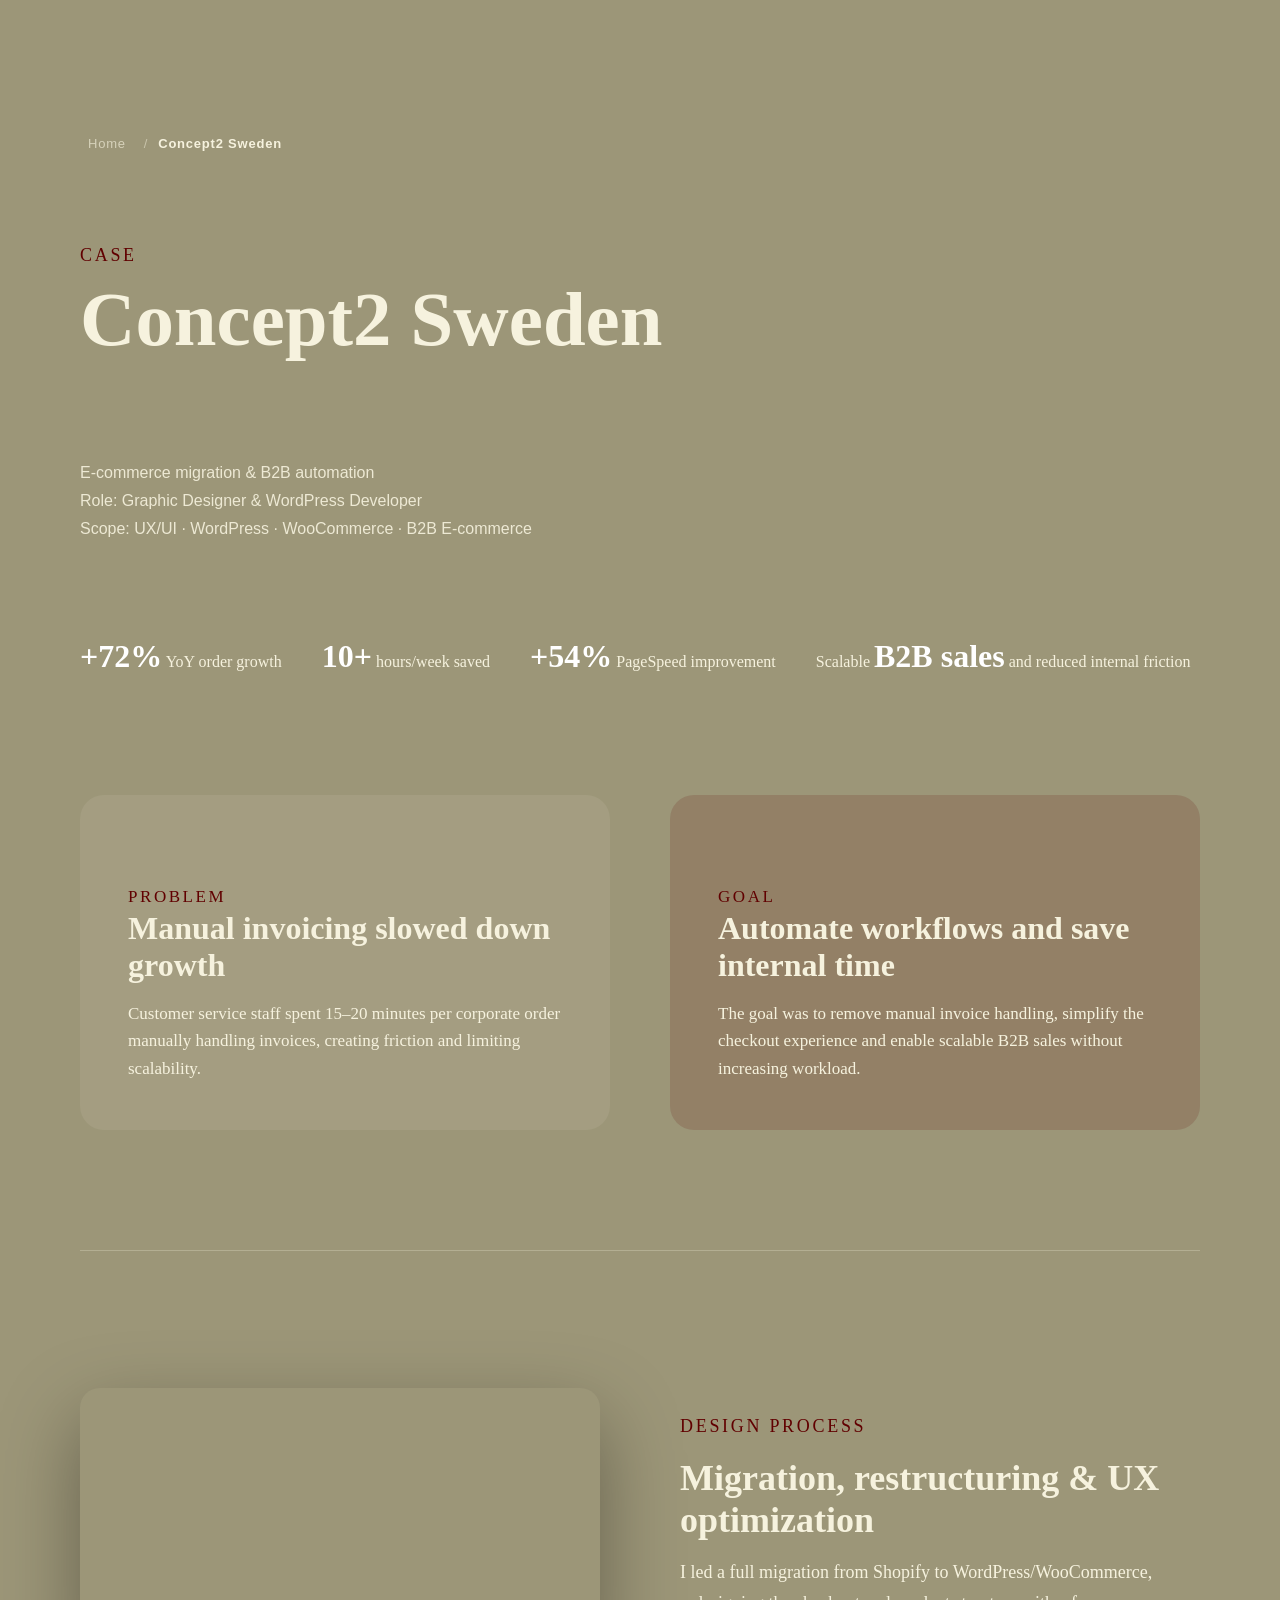
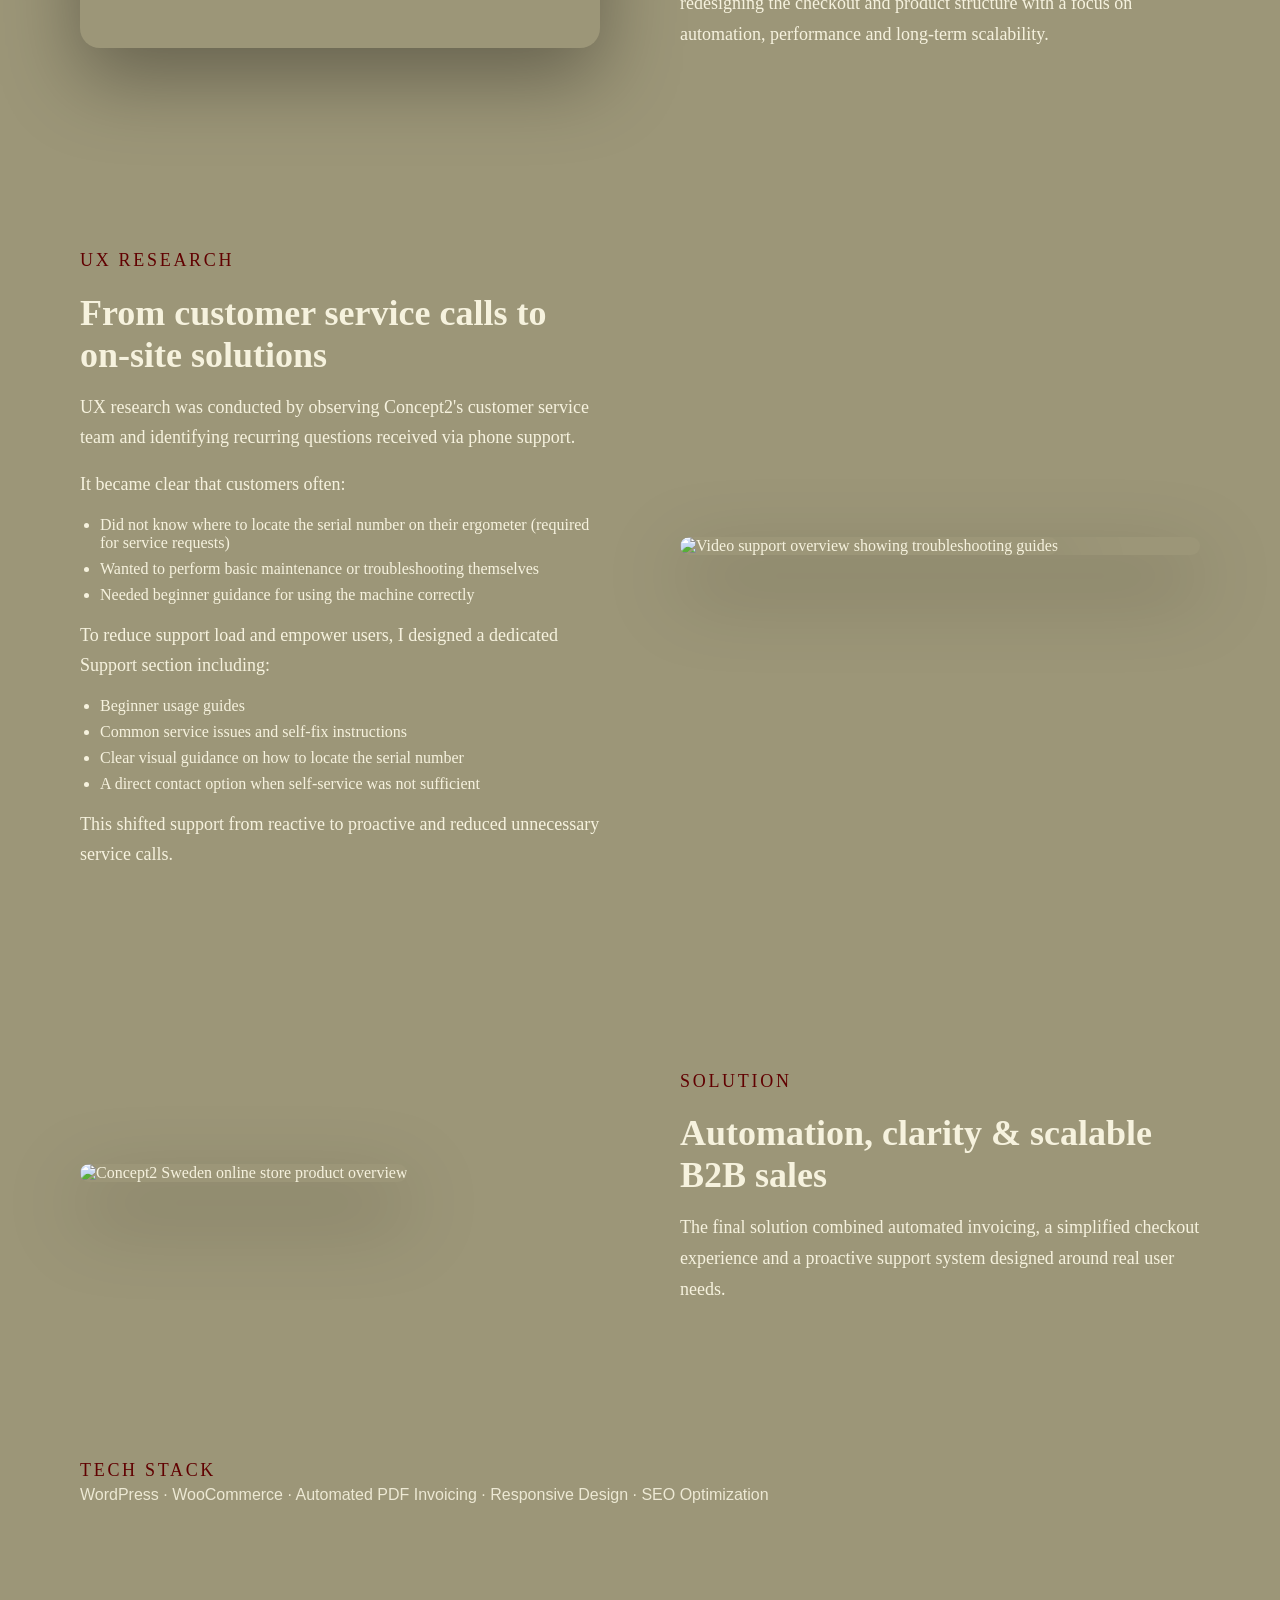
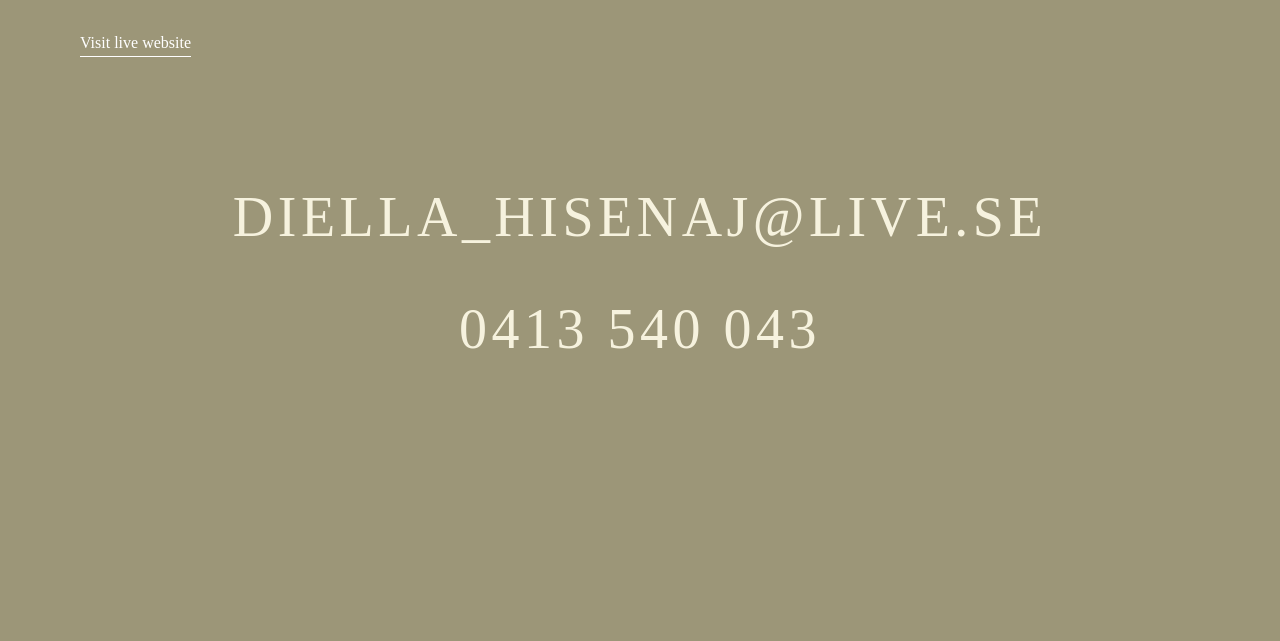
==== c2.case.html @ e028f463 "Add files via upload" ====
<!DOCTYPE html>
<html lang="sv">
<head>
    <meta charset="UTF-8">
    <meta name="viewport" content="width=device-width, initial-scale=1.0">
    
    <!-- SEO Meta Tags -->
    <title>Concept2 Sweden Case Study - Diella Hisenaj</title>
    <meta name="description" content="E-commerce migration case study: Shopify to WordPress/WooCommerce for Concept2 Sweden. 72% YoY order growth, 10+ hours/week saved through automation.">
    
    <!-- Open Graph Meta Tags -->
    <meta property="og:title" content="Concept2 Sweden Case Study - Diella Hisenaj">
    <meta property="og:description" content="E-commerce migration achieving 72% YoY order growth and 10+ hours/week saved">
    <meta property="og:type" content="article">
    <meta property="og:url" content="https://yourwebsite.com/c2.case.html">
    <meta property="og:image" content="https://yourwebsite.com/images/c2-og-image.jpg">
    
    <!-- Twitter Card Meta Tags -->
    <meta name="twitter:card" content="summary_large_image">
    <meta name="twitter:title" content="Concept2 Sweden Case Study">
    <meta name="twitter:description" content="E-commerce migration achieving 72% YoY order growth">
    <meta name="twitter:image" content="https://yourwebsite.com/images/c2-og-image.jpg">
    
    <link rel="stylesheet" href="style.css">
</head>
<body>
    <!-- Skip to content link -->
    <a href="#case-content" class="skip-link">Skip to case study content</a>

    <main class="case-page" id="case-content">
        <nav class="breadcrumb" aria-label="Breadcrumb">
            <a href="/">Home</a>
            <span>/</span>
            <span class="current">Concept2 Sweden</span>
        </nav>

        <header class="case-hero">
            <p class="eyebrow">Case</p>
            <h1>Concept2 Sweden</h1>
            <p class="subtitle">E-commerce migration & B2B automation</p>
            <p class="subtitle">Role: Graphic Designer & WordPress Developer</p>
            <p class="subtitle">Scope: UX/UI · WordPress · WooCommerce · B2B E-commerce</p>

            <ul class="impact-list">
                <li><strong>+72%</strong> YoY order growth</li>
                <li><strong>10+</strong> hours/week saved</li>
                <li><strong>+54%</strong> PageSpeed improvement</li>
                <li>Scalable <strong>B2B sales</strong> and reduced internal friction</li>
            </ul>
        </header>

        <section class="case-pair">
            <div class="case-box">
                <p class="eyebrow">Problem</p>
                <h2>Manual invoicing slowed down growth</h2>
                <p>
                    Customer service staff spent 15–20 minutes per corporate order manually
                    handling invoices, creating friction and limiting scalability.
                </p>
            </div>

            <div class="case-box highlight">
                <p class="eyebrow">Goal</p>
                <h2>Automate workflows and save internal time</h2>
                <p>
                    The goal was to remove manual invoice handling, simplify the checkout
                    experience and enable scalable B2B sales without increasing workload.
                </p>
            </div>
        </section>

        <section class="case-split image-left">
            <div class="case-image">
                <video
                    class="case-video"
                    src="https://res.cloudinary.com/de7otfk5w/video/upload/v1768751632/c2.video.startsida_vqxana.mov"
                    autoplay
                    muted
                    loop
                    playsinline
                    aria-label="Concept2 website homepage walkthrough"
                ></video>
            </div>

            <div class="case-text">
                <p class="eyebrow">Design process</p>
                <h2>Migration, restructuring & UX optimization</h2>
                <p>
                    I led a full migration from Shopify to WordPress/WooCommerce, redesigning
                    the checkout and product structure with a focus on automation, performance
                    and long-term scalability.
                </p>
            </div>
        </section>

        <section class="case-split image-right">
            <div class="case-text">
                <p class="eyebrow">UX research</p>
                <h2>From customer service calls to on-site solutions</h2>
                <p>UX research was conducted by observing Concept2's customer service team and identifying recurring questions received via phone support.</p>
                
                <p>It became clear that customers often:</p>
                <ul class="body-list">
                    <li>Did not know where to locate the serial number on their ergometer (required for service requests)</li>
                    <li>Wanted to perform basic maintenance or troubleshooting themselves</li>
                    <li>Needed beginner guidance for using the machine correctly</li>
                </ul>

                <p>To reduce support load and empower users, I designed a dedicated Support section including:</p>
                <ul class="body-list">
                    <li>Beginner usage guides</li>
                    <li>Common service issues and self-fix instructions</li>
                    <li>Clear visual guidance on how to locate the serial number</li>
                    <li>A direct contact option when self-service was not sufficient</li>
                </ul>

                <p>This shifted support from reactive to proactive and reduced unnecessary service calls.</p>
            </div>

            <div class="case-image">
                <div class="ux-slideshow" aria-label="Support section screenshots slideshow">
                    <img src="images/c2.support.1.jpg" class="active" alt="Video support overview showing troubleshooting guides" loading="lazy">
                    <img src="images/c2.support.2.jpg" alt="Manual guide overview with serial number location" loading="lazy">
                    <img src="images/c2.support.3.png" alt="Frequently asked questions overview" loading="lazy">
                </div>
            </div>
        </section>

        <section class="case-split image-left">
            <div class="case-image">
                <img src="images/c2.butik.jpg" alt="Concept2 Sweden online store product overview" loading="lazy">
            </div>

            <div class="case-text">
                <p class="eyebrow">Solution</p>
                <h2>Automation, clarity & scalable B2B sales</h2>
                <p>
                    The final solution combined automated invoicing, a simplified checkout
                    experience and a proactive support system designed around real user needs.
                </p>
            </div>
        </section>

        <section class="case-section">
            <p class="eyebrow">Tech stack</p>
            <p class="tech-stack">
                WordPress · WooCommerce · Automated PDF Invoicing · Responsive Design · SEO Optimization
            </p>
        </section>

        <a class="case-link" href="https://concept2sverige.se/" target="_blank" rel="noopener noreferrer">
            Visit live website
        </a>

        <section class="contact-block" id="contact">
            <p class="contact-item">
                <a href="mailto:diella_hisenaj@live.se" aria-label="Email Diella Hisenaj">DIELLA_HISENAJ@LIVE.SE</a>
            </p>
            <p class="contact-item">
                <a href="tel:+46413540043" aria-label="Call Diella Hisenaj">0413 540 043</a>
            </p>
        </section>
    </main>

    <script>
        const slideshows = document.querySelectorAll('.ux-slideshow');

        slideshows.forEach(slideshow => {
            const images = slideshow.querySelectorAll('img');
            let index = 0;

            setInterval(() => {
                images[index].classList.remove('active');
                index = (index + 1) % images.length;
                images[index].classList.add('active');
            }, 1800);
        });
    </script>
</body>
</html>
---- style.css ----
/* ========================================
   CSS CUSTOM PROPERTIES (VARIABLER)
======================================== */

:root {
    /* Färger */
    --color-primary: #9C9678;
    --color-accent: #610000;
    --color-accent-hover: #4a0000;
    --color-text: #F6F2DE;
    --color-white: #fff;
    
    /* Bakgrunder */
    --bg-overlay-light: rgba(246, 242, 222, 0.05);
    --bg-overlay-medium: rgba(246, 242, 222, 0.08);
    --bg-overlay-accent: rgba(97, 0, 0, 0.15);
    
    /* Borders */
    --border-subtle: rgba(246, 242, 222, 0.15);
    --border-medium: rgba(246, 242, 222, 0.2);
    --border-accent: rgba(97, 0, 0, 0.6);
    
    /* Typografi */
    --font-serif: "EB Garamond", serif;
    --font-body: "Karma", serif;
    --font-sans: "Source Sans Pro", sans-serif;
    
    /* Spacing */
    --spacing-xs: 8px;
    --spacing-sm: 16px;
    --spacing-md: 24px;
    --spacing-lg: 40px;
    --spacing-xl: 80px;
    
    /* Transitions */
    --transition-fast: 0.2s ease;
    --transition-medium: 0.35s ease;
}

/* ========================================
   GLOBAL STYLES
======================================== */

* {
    margin: 0;
    padding: 0;
    box-sizing: border-box;
}

html {
    scroll-behavior: smooth;
}

body {
    font-family: var(--font-body);
    background-color: var(--color-primary);
}

/* ========================================
   SKIP LINK (Accessibility)
======================================== */

.skip-link {
    position: absolute;
    top: -100px;
    left: 0;
    background: var(--color-accent);
    color: var(--color-text);
    padding: 12px 24px;
    text-decoration: none;
    font-family: var(--font-sans);
    font-size: 14px;
    font-weight: 600;
    z-index: 10000;
    border-radius: 0 0 8px 0;
}

.skip-link:focus {
    top: 0;
    outline: 3px solid var(--color-text);
    outline-offset: 2px;
}

/* ========================================
   HEADER
======================================== */

.header {
    display: flex;
    justify-content: space-between;
    align-items: center;
    padding: 20px 40px;
    background-color: var(--color-primary);
    font-family: var(--font-body);
}

.logo {
    font-size: 22px;
    font-weight: 600;
    color: var(--color-text);
}

.nav {
    display: flex;
    gap: 30px;
}

.nav a {
    text-decoration: none;
    color: var(--color-white);
    font-size: 20px;
    padding: 8px 12px;
    border-radius: 4px;
    transition: var(--transition-fast);
}

.nav a:hover {
    background-color: var(--bg-overlay-medium);
}

/* Focus states for accessibility */
.nav a:focus,
.btn:focus,
.case-card:focus {
    outline: 2px solid var(--color-text);
    outline-offset: 4px;
}

/* ========================================
   HERO SECTION
======================================== */

.hero-section {
    position: relative;
    display: grid;
    grid-template-columns: 1fr 1fr;
    height: calc(100vh - 20px);
    background-color: var(--color-primary);
    overflow: hidden;
}       

.welcome-layer {
    position: absolute;
    inset: 0;
    pointer-events: none;
    font-family: var(--font-serif);
}

.welcome-text {
    position: absolute;
    top: 20%;
    transform: translateY(-50%);
    font-size: 14rem;
    font-weight: 700;
    line-height: 0.85;
    color: var(--color-white);
    letter-spacing: -0.02em;
    pointer-events: none;
}

.welcome-behind {
    position: relative;
    left: 5%;
    z-index: 1;
}

.welcome-front {
    position: relative;
    z-index: 4;
    opacity: 0.5;
    left: 15%;
}

.text-container {
    position: relative;
    padding: 80px 0 80px 60px;
    display: flex;
    flex-direction: column;
    justify-content: flex-end;
    z-index: 1;
    overflow: visible;
}

.description {
    margin-top: 60px;
    max-width: 600px;
    color: var(--color-white);
    font-family: var(--font-sans);
    font-size: 18px;
    line-height: 1.6;
    position: relative;
    z-index: 2;
}

.description strong {
    font-weight: 600;
}

.cta-group {
    display: flex;
    gap: var(--spacing-md);
    margin-top: var(--spacing-lg);
}

.btn {
    font-family: var(--font-sans);
    font-size: 14px;
    letter-spacing: 0.08em;
    text-transform: uppercase;
    padding: 14px 28px;
    text-decoration: none;
    border-radius: 999px;
    transition: var(--transition-fast);
    position: relative;
    display: flex;
    align-items: center;
    justify-content: center;
    line-height: 1;
    white-space: nowrap;
}

.btn-primary {
    background-color: var(--color-accent);
    color: var(--color-text);
}

.btn-primary:hover {
    background-color: var(--color-accent-hover);
    transform: translateY(-1px);
}

.btn-secondary {
    background-color: transparent;
    color: var(--color-text);
    border: 1px solid rgba(246, 242, 222, 0.4);
}

.btn-secondary:hover {
    background-color: var(--bg-overlay-medium);
    border-color: var(--color-text);
}

/* ========================================
   SLIDESHOW
======================================== */

.slideshow-container {
    position: relative;
    z-index: 2;
    display: flex;
    align-items: center;
    justify-content: center;
    padding: 40px;
    z-index: 3;
}

.slideshow {
    width: 100%;
    height: 100%;
    border-radius: 8px;
    position: relative;
    overflow: visible;
    box-shadow: 0 20px 60px rgba(0,0,0,0.3);
}

.slide {
    position: absolute;
    top: 0;
    left: 0;
    width: 100%;
    height: 100%;
    opacity: 0;
    transition: ease-in;
}

.slide.active {
    opacity: 1;
    transition: opacity 0.1s linear;
}

.slideshow::after {
    content: "";
    position: absolute;
    inset: 0;
    background: #000;
    opacity: 0.4;
    pointer-events: none;
    z-index: 2;
}

.slide img {
    width: 100%;
    height: 100%;
    object-fit: cover;
}

.slide-content {
    width: 100%;
    height: 100%;
    display: flex;
    align-items: center;
    justify-content: center;
    font-size: 48px;
    color: white;
    font-weight: 700;
}

/* ========================================
   NOTE SECTION
======================================== */

.note-section {
    background-color: var(--color-primary);
    padding: 64px 60px 32px;
    border-top: 1px solid var(--border-medium);
    border-bottom: 1px solid var(--border-medium);
}

.note-eyebrow {
    font-family: var(--font-sans);
    font-size: 12px;
    letter-spacing: 0.15em;
    text-transform: uppercase;
    color: rgba(246, 242, 222, 0.7);
    margin-bottom: 12px;
}

.note-text {
    font-family: var(--font-body);
    font-size: 16px;
    line-height: 1.6;
    color: var(--color-text);
    max-width: 720px;
}

.note-source {
    margin-top: var(--spacing-sm);
    font-family: var(--font-sans);
    font-size: 13px;
    color: rgba(246, 242, 222, 0.6);
}

/* ========================================
   CASES SECTION
======================================== */

.cases-section {
    background-color: var(--color-primary);
    padding: var(--spacing-xl) 60px 120px 60px;
}

.cases-grid {
    display: grid;
    grid-template-columns: repeat(2, 1fr);
    gap: var(--spacing-lg);
}

.case-card {
    background-color: var(--bg-overlay-light);
    padding: 48px;
    text-decoration: none;
    color: var(--color-text);
    display: flex;
    flex-direction: column;
    justify-content: space-between;
    min-height: 320px;
    border: 1px solid var(--border-subtle);
    transition: var(--transition-medium);
    border-radius: 4px;
}

.case-card:hover {
    background-color: var(--bg-overlay-accent);
    border-color: var(--border-accent);
    transform: translateY(-4px);
}

.case-tag {
    font-family: var(--font-sans);
    font-size: 12px;
    letter-spacing: 0.12em;
    text-transform: uppercase;
    color: rgba(246, 242, 222, 0.7);
}

.case-card h3 {
    font-family: var(--font-serif);
    font-size: 36px;
    margin: var(--spacing-sm) 0;
    line-height: 1.1;
}

.case-summary {
    font-family: var(--font-body);
    font-size: 16px;
    line-height: 1.6;
    max-width: 90%;
}

.case-cta {
    margin-top: 32px;
    font-family: var(--font-sans);
    font-size: 13px;
    letter-spacing: 0.1em;
    text-transform: uppercase;
    color: var(--color-text);
    opacity: 0.8;
}

.case-card:hover .case-cta {
    opacity: 1;
}

/* ========================================
   CONTACT BLOCK
======================================== */

.contact-block {
    background-color: var(--color-primary);
    padding: 120px 20px;
    text-align: center;
}

.contact-item {
    font-family: var(--font-serif);
    font-size: clamp(28px, 6vw, 56px);
    letter-spacing: 0.08em;
    margin-bottom: 32px;
}

.contact-item a {
    color: var(--color-text);
    text-decoration: none;
    transition: var(--transition-fast);
    padding: 8px 16px;
    border-radius: 4px;
    display: inline-block;
}

.contact-item a:hover {
    opacity: 0.7;
}

.contact-item a:focus {
    outline: 2px solid var(--color-text);
    outline-offset: 4px;
}

/* ========================================
   CASE PAGE STYLING
======================================== */

.case-page {
    background: var(--color-primary);
    color: var(--color-text);
    padding: 120px 80px;
    font-family: var(--font-body);
}

.breadcrumb {
    width: 100%;
    padding: 12px 0px 50px 0px;
    font-family: var(--font-sans);
    font-size: 13px;
    letter-spacing: 0.06em;
    display: flex;
    align-items: center;
    gap: 10px;
    background-color: var(--color-primary);
}

.breadcrumb a {
    color: var(--color-text);
    opacity: 0.65;
    text-decoration: none;
    padding: 4px 8px;
    border-radius: 4px;
    transition: var(--transition-fast);
}

.breadcrumb a:hover {
    opacity: 1;
    background-color: var(--bg-overlay-medium);
}

.breadcrumb a:focus {
    outline: 2px solid var(--color-text);
    outline-offset: 2px;
    opacity: 1;
}

.breadcrumb span {
    color: var(--color-text);
    opacity: 0.5;
}

.breadcrumb .current {
    opacity: 1;
    font-weight: 600;
}

.case-hero h1 {
    font-family: var(--font-serif);
    font-size: clamp(48px, 6vw, 88px);
    margin-block: 10px 100px;
}

.subtitle {
    font-family: var(--font-sans);
    opacity: 0.9;
    margin-bottom: 10px;
}

.eyebrow {
    text-transform: uppercase;
    letter-spacing: 0.15em;
    font-size: 18px;
    color: var(--color-accent);
    margin-top: var(--spacing-lg);
}

.case-section {
    max-width: 800px;
    margin-bottom: var(--spacing-xl);
}

.case-section h2 {
    font-family: var(--font-serif);
    font-size: 36px;
    margin-top: var(--spacing-sm);
}

.impact-list {
    display: flex;
    gap: var(--spacing-lg);
    list-style: none;
    margin-block: 100px;
}

.impact-list li strong {
    font-size: 32px;
    color: var(--color-white);
}

.case-page .case-pair {
    display: grid;
    grid-template-columns: 1fr 1fr;
    gap: 60px;
    margin: 120px 0;
}

.case-page .case-box {
    padding: 48px;
    background: var(--bg-overlay-medium);
    border-radius: 24px;
}

.case-page .case-box h2 {
    font-family: var(--font-serif);
    font-size: 32px;
    margin-bottom: var(--spacing-sm);
}

.case-page .case-box p {
    font-family: var(--font-body);
    font-size: 17px;
    line-height: 1.6;
}

.case-page .case-box.highlight {
    background: var(--bg-overlay-accent);
}

.case-page .case-pair::after {
    content: "";
    grid-column: 1 / -1;
    height: 1px;
    background: rgba(246, 242, 222, 0.25);
    margin-top: 60px;
}

.case-page .case-images {
    display: grid;
    grid-template-columns: 1fr 1fr;
    gap: var(--spacing-lg);
    margin: 120px 0;
}

.case-page .case-images img {
    width: 100%;
    border-radius: 16px;
    box-shadow: 0 30px 80px rgba(0,0,0,0.35);
}

.case-link {
    display: inline-block;
    margin-top: var(--spacing-lg);
    color: var(--color-white);
    border-bottom: 1px solid var(--color-white);
    text-decoration: none;
    padding: 4px 0;
    transition: var(--transition-fast);
}

.case-link:hover {
    opacity: 0.7;
}

.case-link:focus {
    outline: 2px solid var(--color-text);
    outline-offset: 4px;
}

.case-page .case-split {
    display: grid;
    grid-template-columns: 1fr 1fr;
    gap: var(--spacing-xl);
    align-items: center;
    margin-bottom: 140px;
}

.case-page .case-image img {
    width: 100%;
    height: auto;
    border-radius: 20px;
    box-shadow: 0 30px 80px rgba(0,0,0,0.35);
}

.case-text {
    max-width: 520px;
}

.case-text h2 {
    font-family: var(--font-serif);
    font-size: 36px;
    margin-bottom: var(--spacing-sm);
}

.case-text p {
    font-family: var(--font-body);
    font-size: 18px;
    line-height: 1.7;
    margin-bottom: var(--spacing-sm);
}

.body-list {
    list-style: disc;
    margin-left: 20px;
    margin-top: 12px;
    margin-bottom: var(--spacing-sm);
}

.body-list li {
    margin-bottom: var(--spacing-xs);
}

.case-page .case-split.image-right {
    grid-template-columns: 1fr 1fr;
}

.case-page .case-split.image-right .case-text {
    order: 1;
}

.case-page .case-split.image-right .case-image {
    order: 2;
}

.case-page .case-split.image-left .case-image {
    order: 1;
}

.case-page .case-split.image-left .case-text {
    order: 2;
}

.case-page .case-video {
    width: 100%;
    height: auto;
    border-radius: 20px;
    box-shadow: 0 30px 80px rgba(0,0,0,0.35);
    display: block;
}

.case-page .ux-slideshow {
    position: relative;
    width: 100%;
    border-radius: 20px;
    overflow: hidden;
    box-shadow: 0 30px 80px rgba(0,0,0,0.35);
}

.case-page .ux-slideshow img {
    position: absolute;
    inset: 0;
    width: 100%;
    height: 100%;
    object-fit: cover;
    opacity: 0;
    transition: opacity 0.25s ease;
}

.case-page .ux-slideshow img.active {
    opacity: 1;
    position: relative;
}

.case-page .ux-slideshow:hover img {
    transition-duration: 0.4s;
}

.tech-stack {
    font-family: var(--font-sans);
    font-size: 16px;
    line-height: 1.8;
    color: var(--color-text);
    opacity: 0.9;
}

/* ========================================
   MEDIA QUERIES - TABLET & MOBIL
======================================== */

/* Cases grid mobil */
@media (max-width: 900px) {
    .cases-grid {
        grid-template-columns: 1fr;
    }

    .cases-section {
        padding: var(--spacing-xl) var(--spacing-md);
    }
}

/* Startsida mobil */
@media (max-width: 768px) {
    .hero-section {
        position: relative;
        display: grid;
        grid-template-columns: 1fr;
        grid-template-rows: 1fr;
        height: 100vh;
        overflow: hidden;
    }

    .description {
        max-width: 520px;
        margin-top: 20px;
        font-size: 16px;
    }

    .btn {
        width: 100%;
        text-align: center;
    }

    .btn-primary {
        background-color: var(--color-primary);
    }
    
    .cta-group {
        margin-top: 32px;
        width: 100%;
        max-width: 320px;
    }

    .header {
        padding: var(--spacing-sm) 20px;
    }

    .logo {
        font-size: 18px;
    }

    .nav {
        gap: 15px;
    }

    .nav a {
        font-size: 14px;
        padding: 6px 10px;
    }

    .slideshow-container {
        grid-column: 1 / -1;
        grid-row: 1 / -1;
        height: 100%;
        width: 100%;
        padding: 0;
        z-index: 1;
    }

    .slideshow {
        width: 100%;
        height: 100%;
        border-radius: 0;
    }

    .slide,
    .slide img {
        width: 100%;
        height: 100%;
        object-fit: cover;
    }

    .text-container {
        grid-column: 1 / -1;
        grid-row: 1 / -1;
        display: flex;
        flex-direction: column;
        justify-content: center;
        align-items: center;
        padding: 0 20px;
        text-align: center;
        z-index: 4;
    }

    .welcome-layer {
        display: none;
    }

    .description {
        max-width: 520px;
        margin-top: 0;
        font-size: 16px;
        text-align: center;
    }
    
    .description h1 {
        text-align: center;
    }

    .slideshow-container {
        padding: 20px;
        min-height: 400px;
    }

    .note-section {
        padding: 48px var(--spacing-md) var(--spacing-md);
    }

    .note-text {
        font-size: 15px;
    }

    /* ========================================
       CASE PAGE MOBIL
    ======================================== */

    .case-page {
        padding: 60px var(--spacing-md);
    }

    .breadcrumb {
        padding: 10px 0px 30px 0px;
        font-size: 12px;
    }

    .case-hero h1 {
        font-size: clamp(32px, 8vw, 48px);
        margin-block: var(--spacing-xs) var(--spacing-lg);
    }

    .subtitle {
        font-size: 14px;
        line-height: 1.6;
        margin-bottom: var(--spacing-xs);
    }

    .eyebrow {
        font-size: 12px;
        margin-top: var(--spacing-md);
    }

    .impact-list {
        flex-direction: column;
        gap: var(--spacing-sm);
        margin-block: var(--spacing-lg) 60px;
    }

    .impact-list li {
        font-size: 15px;
    }

    .impact-list li strong {
        font-size: 24px;
        display: block;
        margin-bottom: 4px;
    }

    .case-page .case-pair {
        grid-template-columns: 1fr;
        gap: var(--spacing-md);
        margin: 60px 0;
    }

    .case-page .case-box {
        padding: 28px;
    }

    .case-page .case-box h2 {
        font-size: 24px;
        margin-bottom: 12px;
    }

    .case-page .case-box p {
        font-size: 15px;
        line-height: 1.6;
    }

    .case-page .case-split {
        grid-template-columns: 1fr;
        gap: 32px;
        margin-bottom: var(--spacing-xl);
        display: flex;
        flex-direction: column;
    }

    /* Visa ALLTID bild först, text sen på mobil */
    .case-page .case-split .case-text {
        order: 2;
    }

    .case-page .case-split .case-image {
        order: 1;
    }

    .case-text {
        max-width: 100%;
    }

    .case-text h2 {
        font-size: 26px;
        margin-bottom: 12px;
    }

    .case-text p {
        font-size: 16px;
        line-height: 1.7;
    }

    .body-list {
        margin: var(--spacing-sm) 0;
        padding-left: 20px;
    }

    .body-list li {
        margin-bottom: var(--spacing-xs);
        font-size: 15px;
        line-height: 1.6;
    }

    .case-page .case-image img,
    .case-page .case-video {
        border-radius: 12px;
    }

    .case-page .case-video {
        display: none;
    }

    .case-page .ux-slideshow {
        position: relative;
        width: 100%;
        border-radius: 12px;
        overflow: hidden;
    }

    .case-page .ux-slideshow img {
        position: absolute;
        top: 0;
        left: 0;
        width: 100%;
        height: 100%;
        object-fit: contain;
        border-radius: 12px;
        opacity: 0;
        transition: opacity 0.25s ease;
    }

    .case-page .ux-slideshow img.active {
        opacity: 1;
        position: absolute;
    }

    .case-page .ux-slideshow img:first-child {
        position: relative;
        opacity: 0;
    }

    .case-page .ux-slideshow img:first-child.active {
        opacity: 1;
    }

    .tech-stack {
        font-size: 14px;
        line-height: 1.6;
    }

    .case-link {
        margin-top: 32px;
        font-size: 14px;
        display: inline-block;
    }

    .contact-block {
        padding: var(--spacing-xl) 20px;
    }

    .contact-item {
        font-size: clamp(20px, 5vw, 32px);
        margin-bottom: var(--spacing-md);
    }

    .contact-item a {
        letter-spacing: 0.05em;
    }
}

/* Extra små skärmar */
@media (max-width: 480px) {
    .case-page {
        padding: var(--spacing-lg) 20px;
    }

    .case-hero h1 {
        font-size: 32px;
    }

    .case-page .case-box {
        padding: var(--spacing-md);
    }

    .case-text h2 {
        font-size: 24px;
    }

    .impact-list li strong {
        font-size: 22px;
    }
}

/* Welcome text adjustments for different screen sizes */
@media (max-width: 1200px) {
    .welcome-text {
        font-size: 9rem;
    }
}

@media (max-width: 1024px) {
    .welcome-text {
        font-size: 7rem;
    }
    
    .description h1 {
        font-size: 16px;
    }
}

/* Tablet landscape - Justera H1 för att undvika krock */
@media (max-width: 924px) {
    .description h1 {
        font-size: 15px;
    }
    
    .text-container {
        padding: 60px 5px;
    }
}

/* Från 1081px - Minska H1 */
@media (max-width: 1081px) {
    .description h1 {
        font-size: 17px;
    }
}

/* ========================================
   REDUCED MOTION (Accessibility)
======================================== */

@media (prefers-reduced-motion: reduce) {
    html {
        scroll-behavior: auto;
    }
    
    * {
        animation-duration: 0.01ms !important;
        animation-iteration-count: 1 !important;
        transition-duration: 0.01ms !important;
    }
    
    .slide {
        transition: none;
    }
}
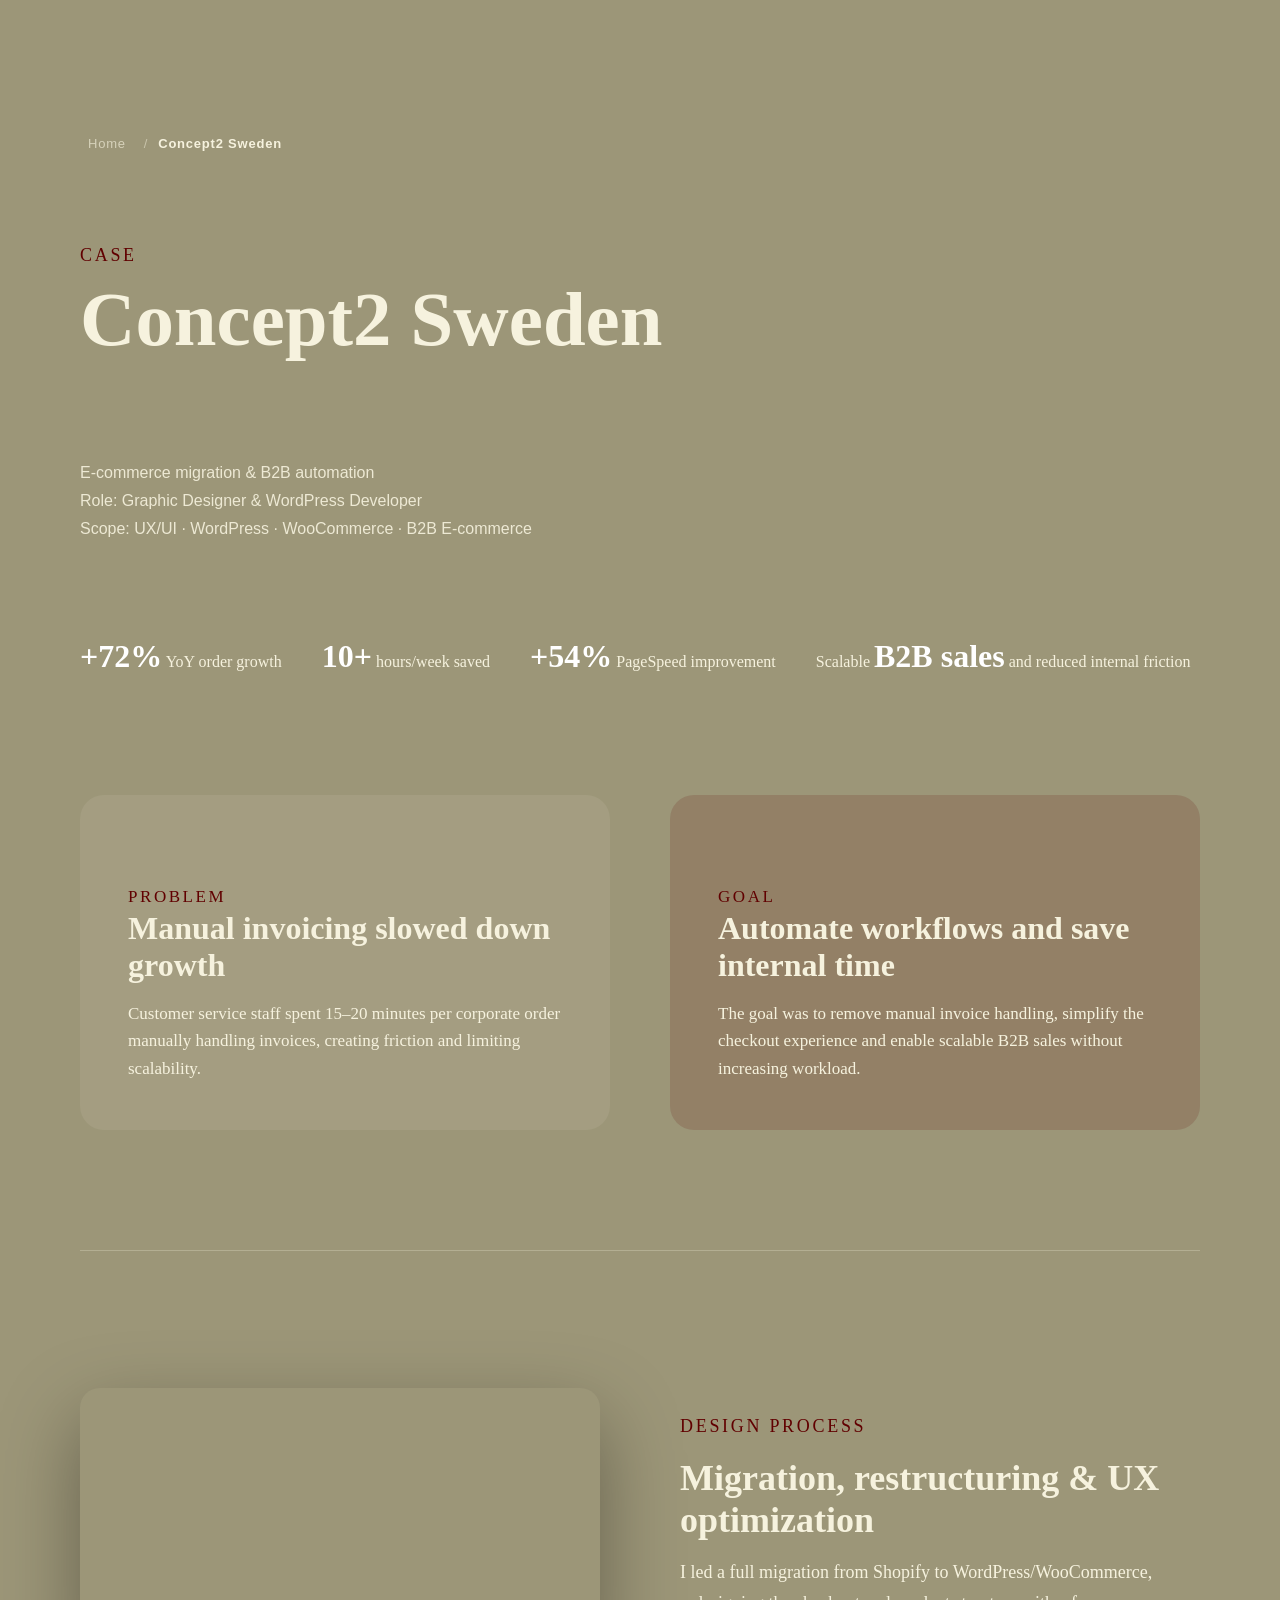
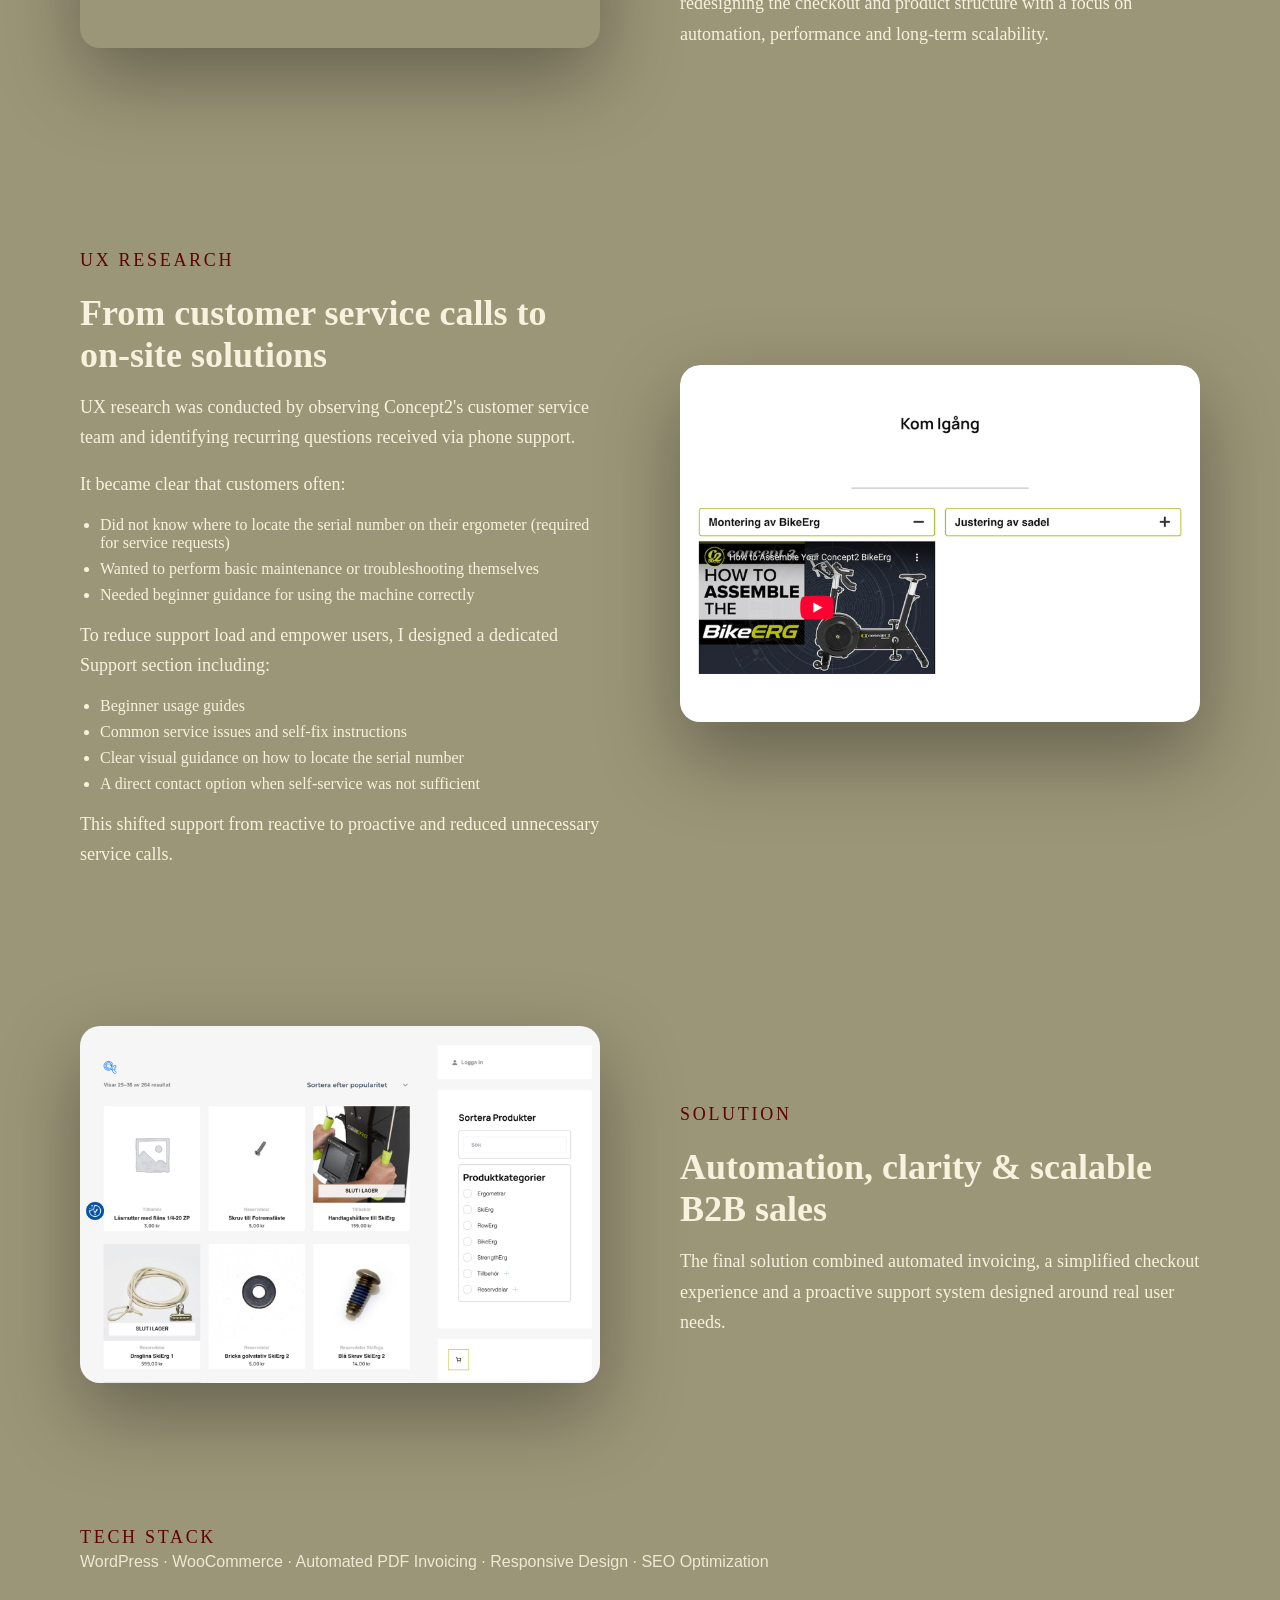
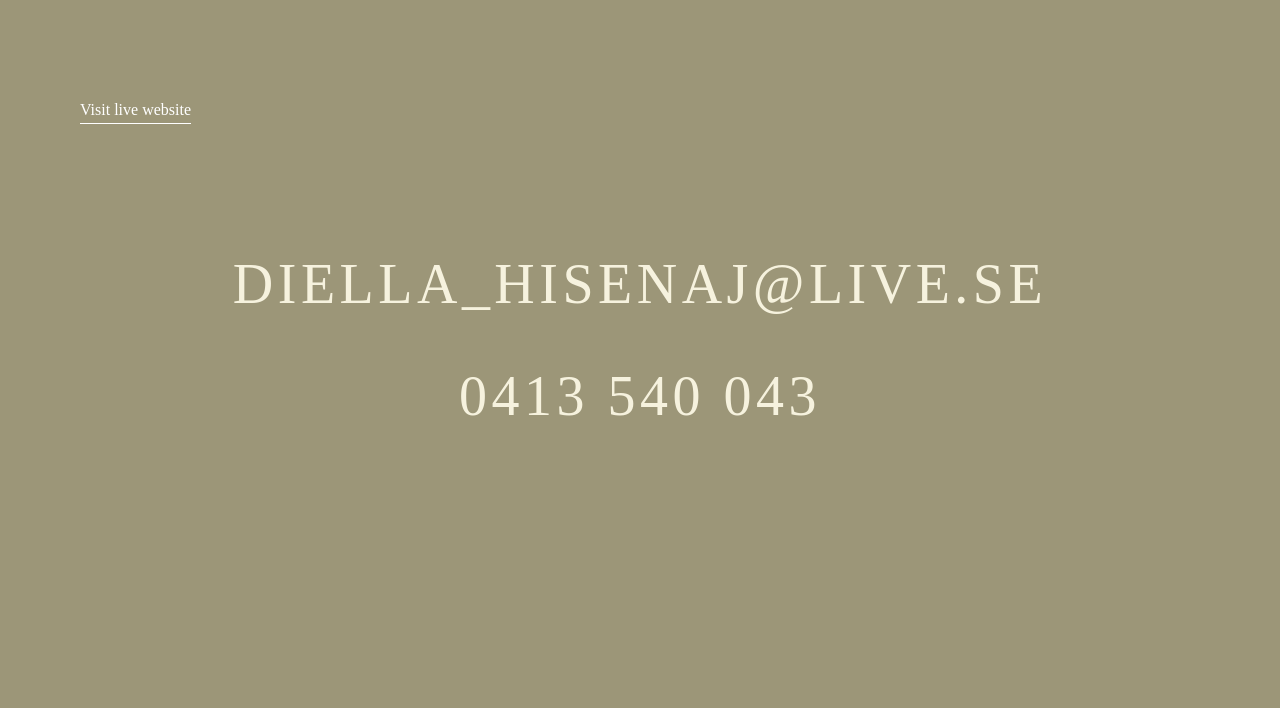
==== commit f4a9cdf7: "Update c2.case.html" ====
--- a/c2.case.html
+++ b/c2.case.html
@@ -121,7 +121,7 @@
                 <div class="ux-slideshow" aria-label="Support section screenshots slideshow">
                     <img src="images/c2.support.1.jpg" class="active" alt="Video support overview showing troubleshooting guides" loading="lazy">
                     <img src="images/c2.support.2.jpg" alt="Manual guide overview with serial number location" loading="lazy">
-                    <img src="images/c2.support.3.png" alt="Frequently asked questions overview" loading="lazy">
+                    <img src="images/c2.support.3.jpg" alt="Frequently asked questions overview" loading="lazy">
                 </div>
             </div>
         </section>
@@ -177,4 +177,4 @@
         });
     </script>
 </body>
-</html>+</html>
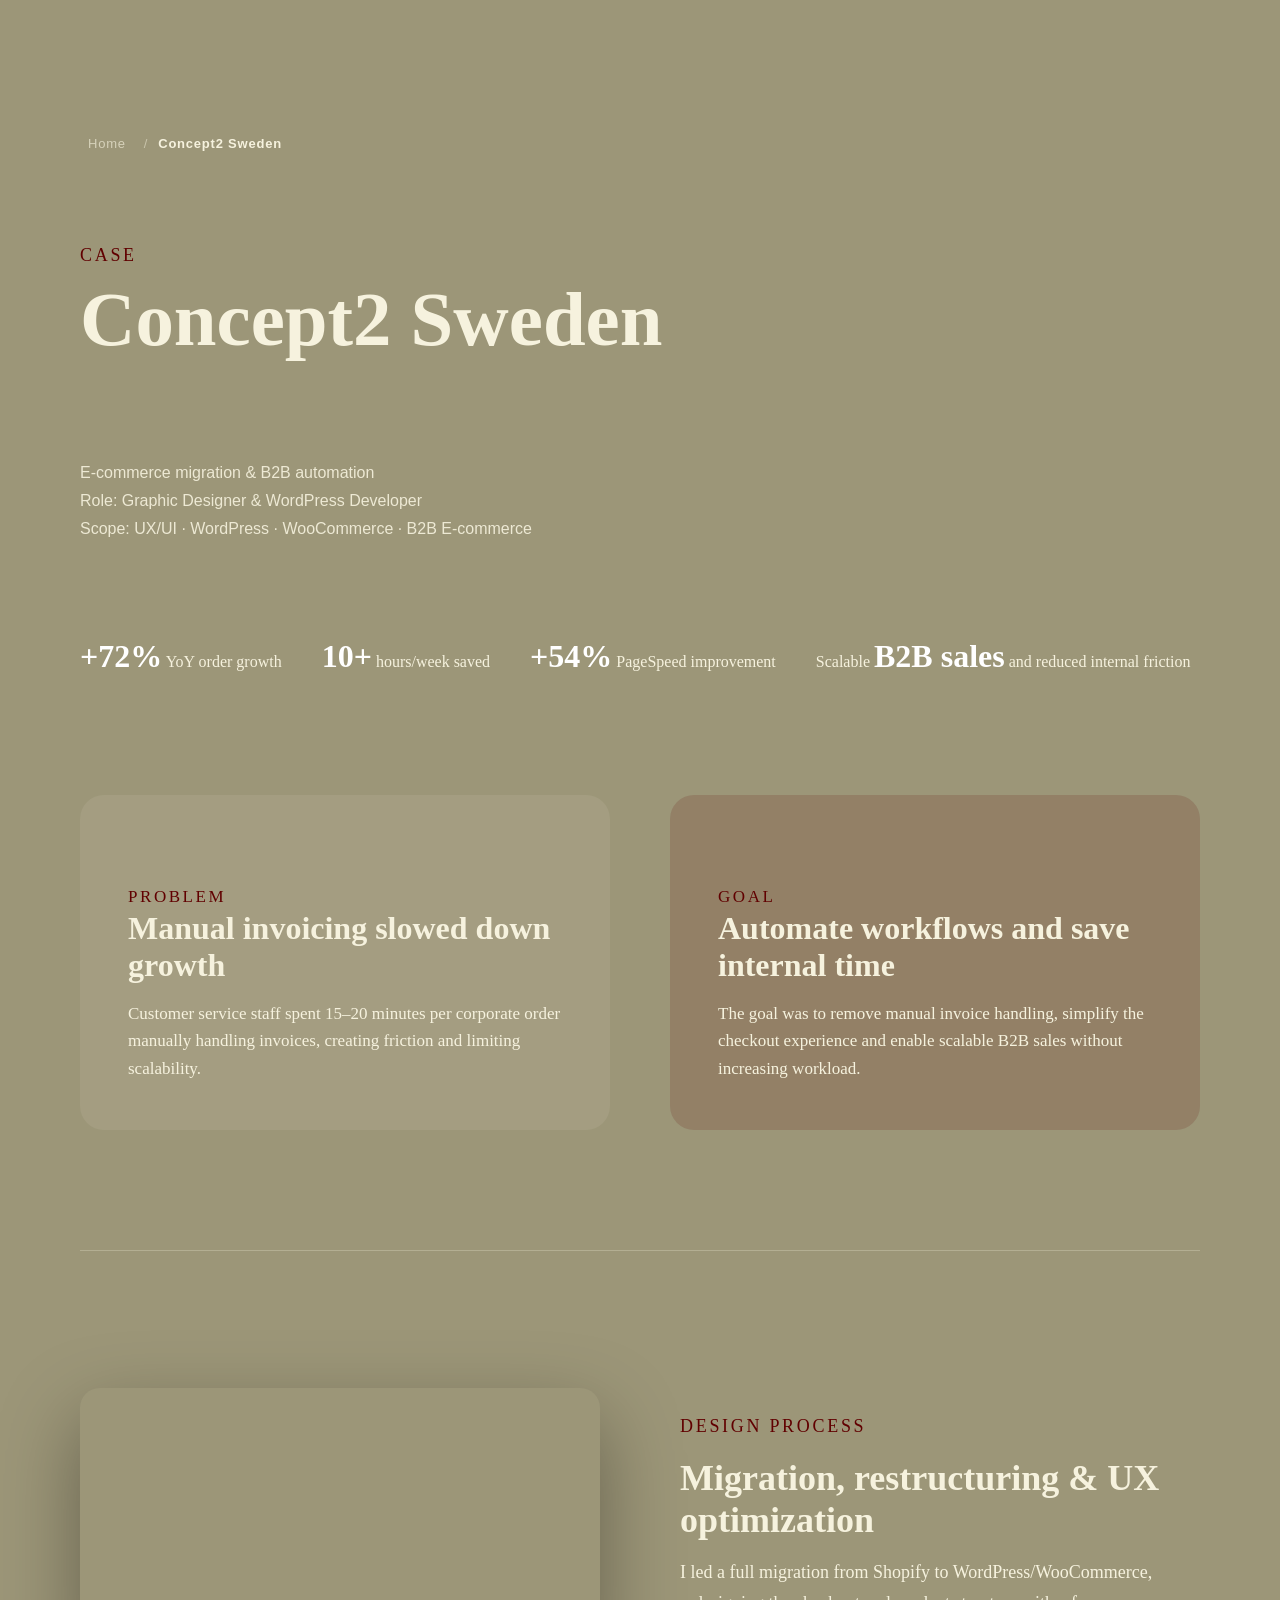
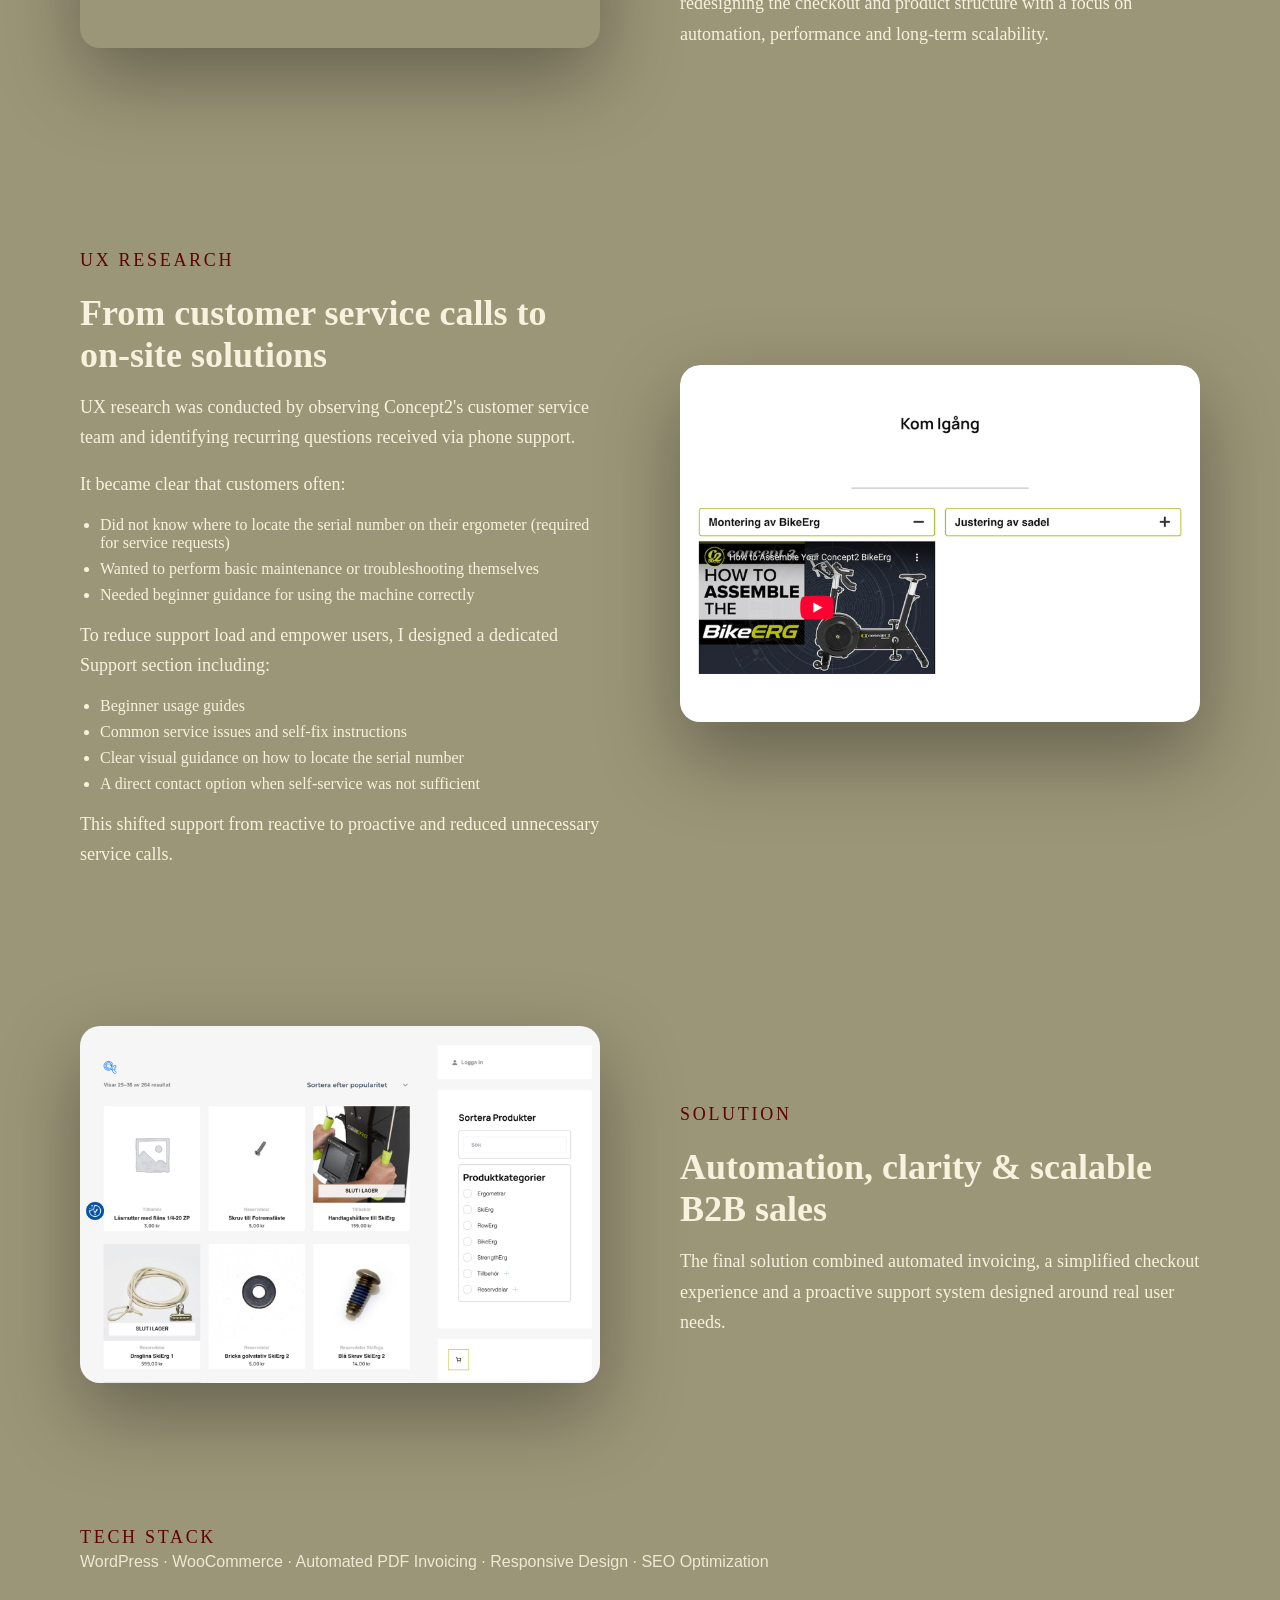
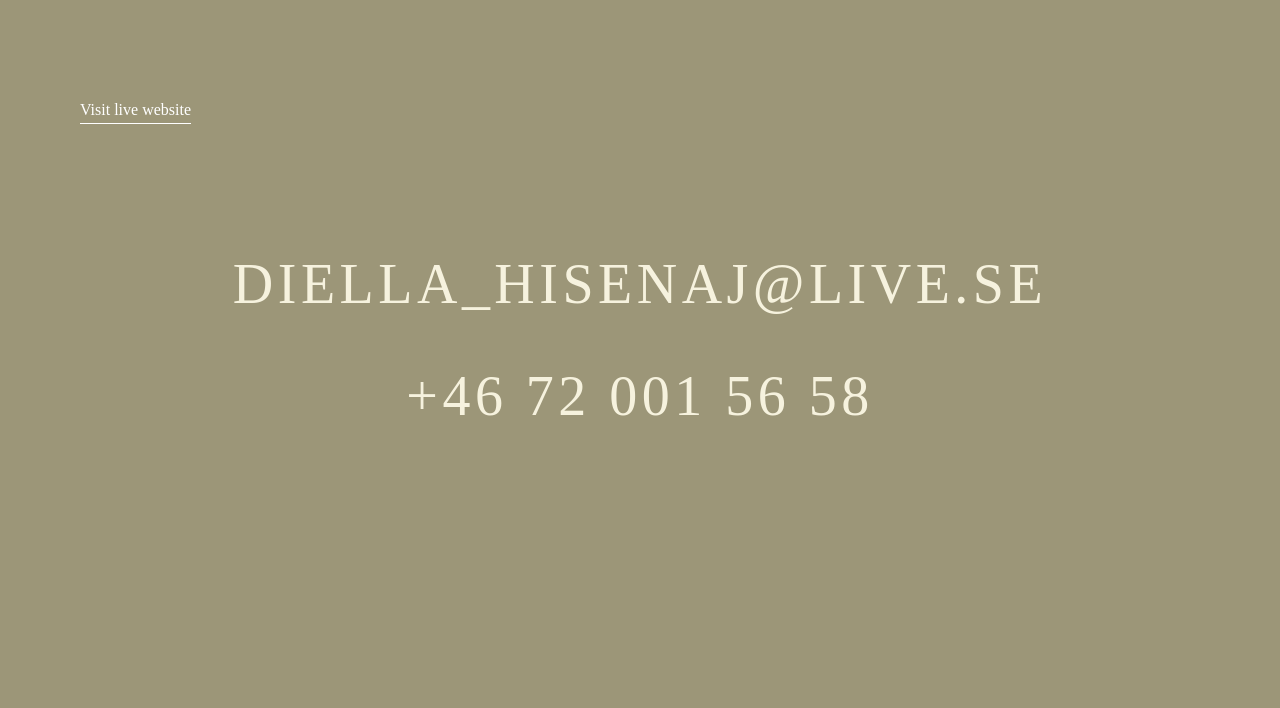
==== commit 7e809327: "Update c2.case.html" ====
--- a/c2.case.html
+++ b/c2.case.html
@@ -157,7 +157,7 @@
                 <a href="mailto:diella_hisenaj@live.se" aria-label="Email Diella Hisenaj">DIELLA_HISENAJ@LIVE.SE</a>
             </p>
             <p class="contact-item">
-                <a href="tel:+46413540043" aria-label="Call Diella Hisenaj">0413 540 043</a>
+                <a href="tel:+46413540043" aria-label="Call Diella Hisenaj">+46 72 001 56 58</a>
             </p>
         </section>
     </main>
--- a/style.css
+++ b/style.css
@@ -972,10 +972,25 @@
         left: 0;
         width: 100%;
         height: 100%;
-        object-fit: contain;
+        object-fit: cover;
         border-radius: 12px;
         opacity: 0;
         transition: opacity 0.25s ease;
+    }
+
+    .case-page .ux-slideshow img.active {
+        opacity: 1;
+        position: absolute;
+    }
+
+    .case-page .ux-slideshow img:first-child {
+        position: relative;
+        opacity: 0;
+        display: block;
+    }
+
+    .case-page .ux-slideshow img:first-child.active {
+        opacity: 1;
     }
 
     .case-page .ux-slideshow img.active {
@@ -1064,7 +1079,7 @@
     }
     
     .text-container {
-        padding: 60px 5px;
+        padding: 60px 0 60px 40px;
     }
 }
 
@@ -1093,4 +1108,4 @@
     .slide {
         transition: none;
     }
-}+}
